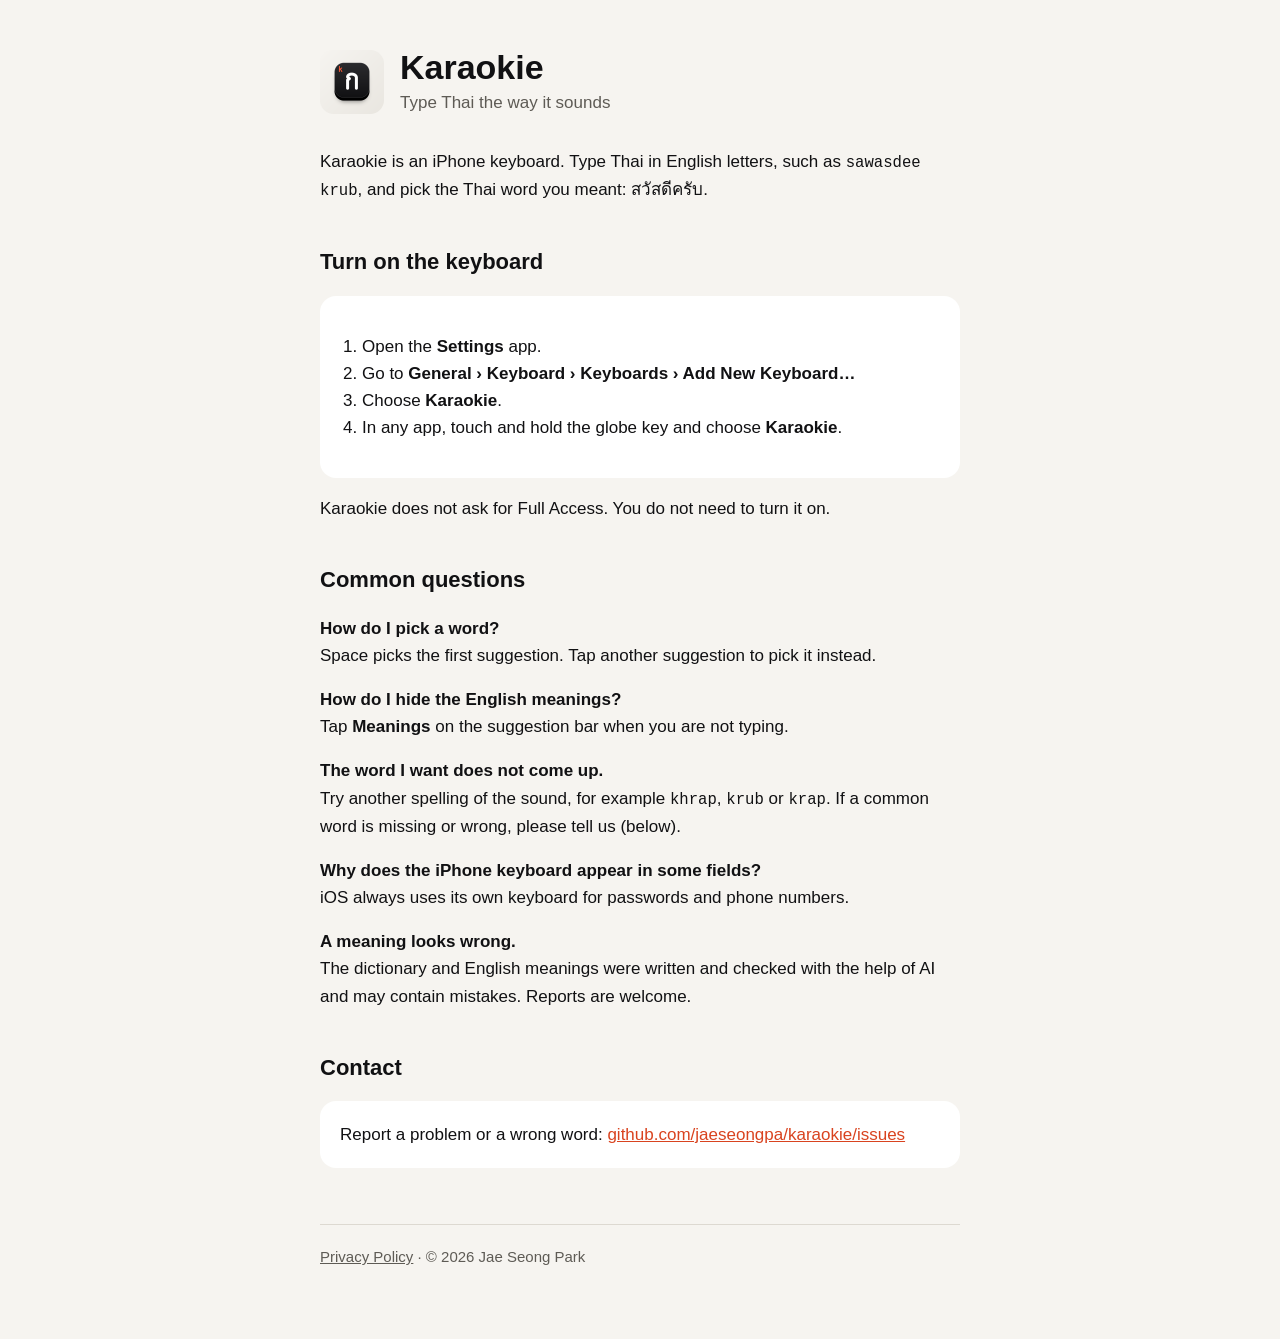
==== index.html @ 146497c4 "Add support and privacy pages" ====
<!doctype html>
<html lang="en"><head><meta charset="utf-8"><meta name="viewport" content="width=device-width,initial-scale=1">
<title>Karaokie – Support</title><meta name="description" content="Help for Karaokie, the Thai keyboard that lets you type Thai the way it sounds.">
<link rel="icon" href="icon.png"><link rel="stylesheet" href="style.css"></head>
<body><main>
<header><img src="icon.png" alt=""><div><h1>Karaokie</h1><p class="sub">Type Thai the way it sounds</p></div></header>

<p>Karaokie is an iPhone keyboard. Type Thai in English letters, such as <code>sawasdee krub</code>, and pick the Thai word you meant: สวัสดีครับ.</p>

<h2>Turn on the keyboard</h2>
<div class="card"><ol>
<li>Open the <b>Settings</b> app.</li>
<li>Go to <b>General › Keyboard › Keyboards › Add New Keyboard…</b></li>
<li>Choose <b>Karaokie</b>.</li>
<li>In any app, touch and hold the globe key and choose <b>Karaokie</b>.</li>
</ol></div>
<p>Karaokie does not ask for Full Access. You do not need to turn it on.</p>

<h2>Common questions</h2>
<p><b>How do I pick a word?</b><br>Space picks the first suggestion. Tap another suggestion to pick it instead.</p>
<p><b>How do I hide the English meanings?</b><br>Tap <b>Meanings</b> on the suggestion bar when you are not typing.</p>
<p><b>The word I want does not come up.</b><br>Try another spelling of the sound, for example <code>khrap</code>, <code>krub</code> or <code>krap</code>. If a common word is missing or wrong, please tell us (below).</p>
<p><b>Why does the iPhone keyboard appear in some fields?</b><br>iOS always uses its own keyboard for passwords and phone numbers.</p>
<p><b>A meaning looks wrong.</b><br>The dictionary and English meanings were written and checked with the help of AI and may contain mistakes. Reports are welcome.</p>

<h2>Contact</h2>
<div class="card"><p style="margin:0">Report a problem or a wrong word: <a href="https://github.com/jaeseongpa/karaokie/issues">github.com/jaeseongpa/karaokie/issues</a></p></div>

<footer><a href="privacy.html">Privacy Policy</a> · © 2026 Jae Seong Park</footer>
</main></body></html>
---- style.css ----
:root{--bg:#F6F4F0;--card:#FFFFFF;--ink:#111113;--muted:#5E5B55;--line:#DDD9D1;--brand:#D9431F}
@media (prefers-color-scheme:dark){:root{--bg:#111113;--card:#1C1C1F;--ink:#F6F4F0;--muted:#A8A49C;--line:#2E2E32;--brand:#FF6A45}}
*{box-sizing:border-box}
body{margin:0;background:var(--bg);color:var(--ink);font:17px/1.6 -apple-system,BlinkMacSystemFont,"Segoe UI",Roboto,Helvetica,Arial,sans-serif}
main{max-width:680px;margin:0 auto;padding:48px 20px 72px}
header{display:flex;align-items:center;gap:16px;margin-bottom:32px}
header img{width:64px;height:64px;border-radius:14px}
h1{font-size:34px;line-height:1.15;margin:0}
h2{font-size:22px;margin:40px 0 8px}
p,li{color:var(--ink)}
.sub{color:var(--muted);margin:2px 0 0}
.card{background:var(--card);border-radius:16px;padding:20px;margin:16px 0}
a{color:var(--brand)}
ol,ul{padding-left:22px}
footer{margin-top:56px;padding-top:20px;border-top:1px solid var(--line);color:var(--muted);font-size:15px}
footer a{color:var(--muted)}
code{font-family:ui-monospace,SFMono-Regular,Menlo,monospace;font-size:.92em}
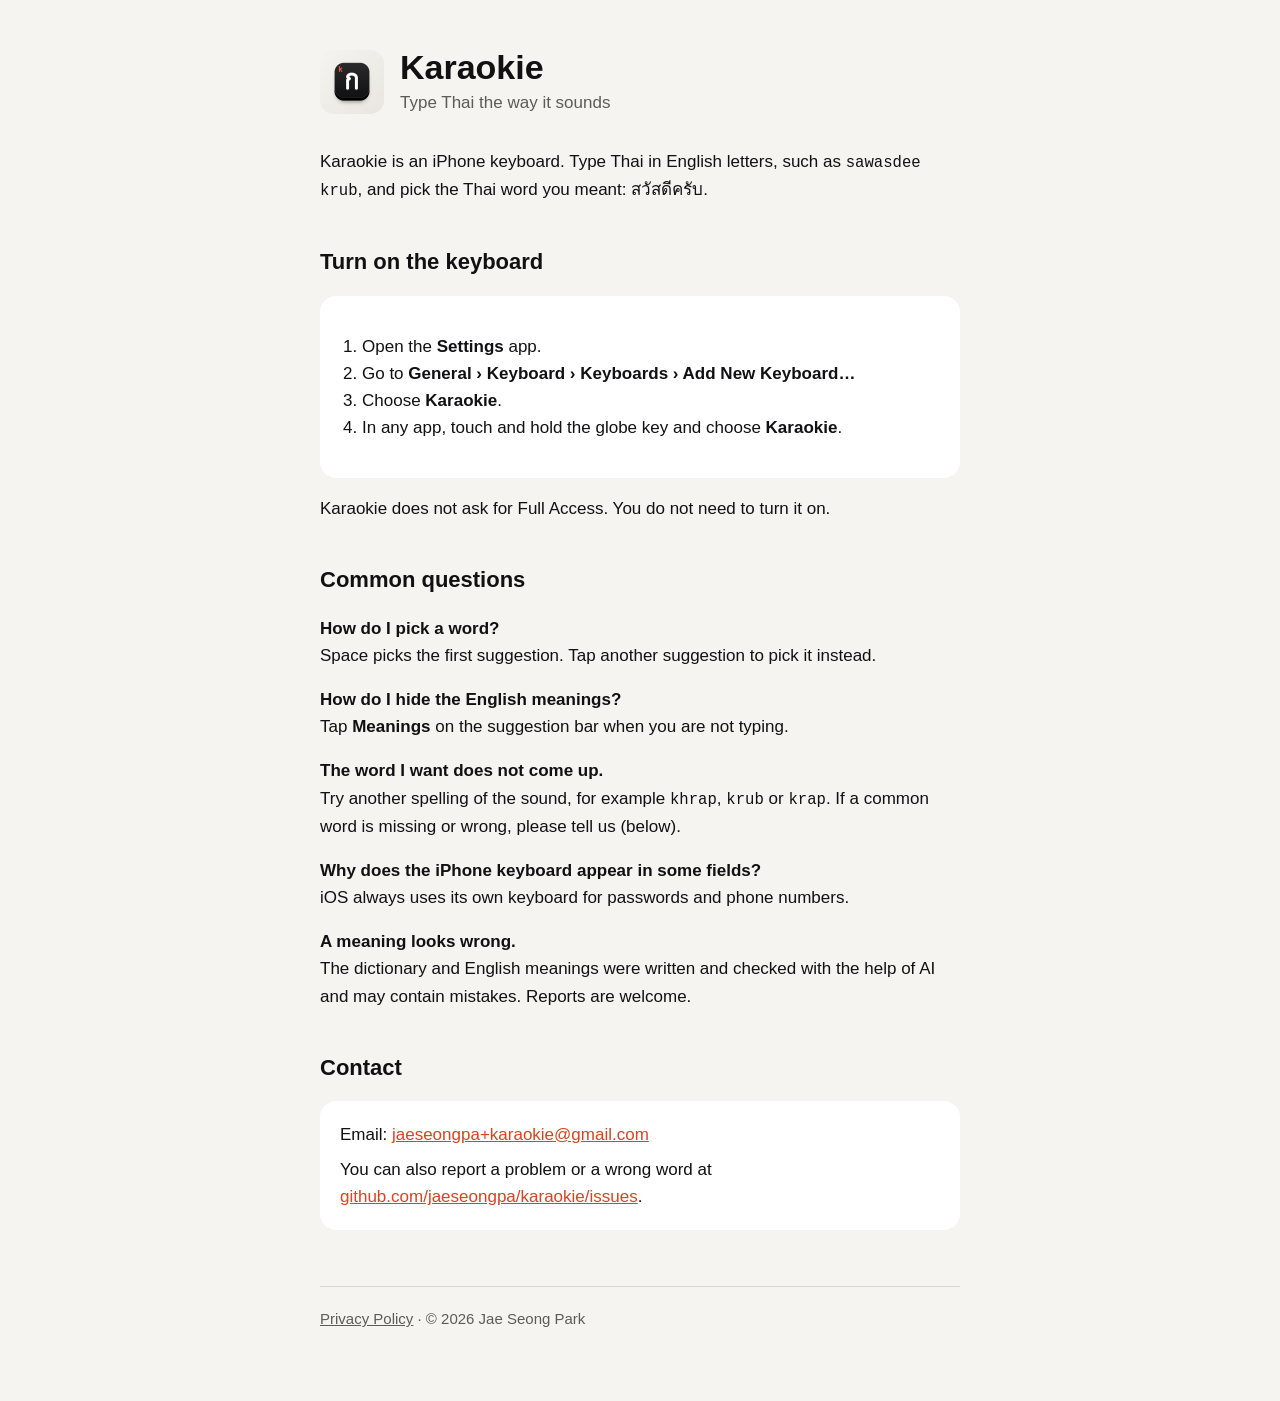
==== commit 354b7bf2: "Add contact email" ====
--- a/index.html
+++ b/index.html
@@ -24,7 +24,7 @@
 <p><b>A meaning looks wrong.</b><br>The dictionary and English meanings were written and checked with the help of AI and may contain mistakes. Reports are welcome.</p>
 
 <h2>Contact</h2>
-<div class="card"><p style="margin:0">Report a problem or a wrong word: <a href="https://github.com/jaeseongpa/karaokie/issues">github.com/jaeseongpa/karaokie/issues</a></p></div>
+<div class="card"><p style="margin:0">Email: <a href="mailto:jaeseongpa+karaokie@gmail.com">jaeseongpa+karaokie@gmail.com</a></p><p style="margin:8px 0 0">You can also report a problem or a wrong word at <a href="https://github.com/jaeseongpa/karaokie/issues">github.com/jaeseongpa/karaokie/issues</a>.</p></div>
 
 <footer><a href="privacy.html">Privacy Policy</a> · © 2026 Jae Seong Park</footer>
 </main></body></html>
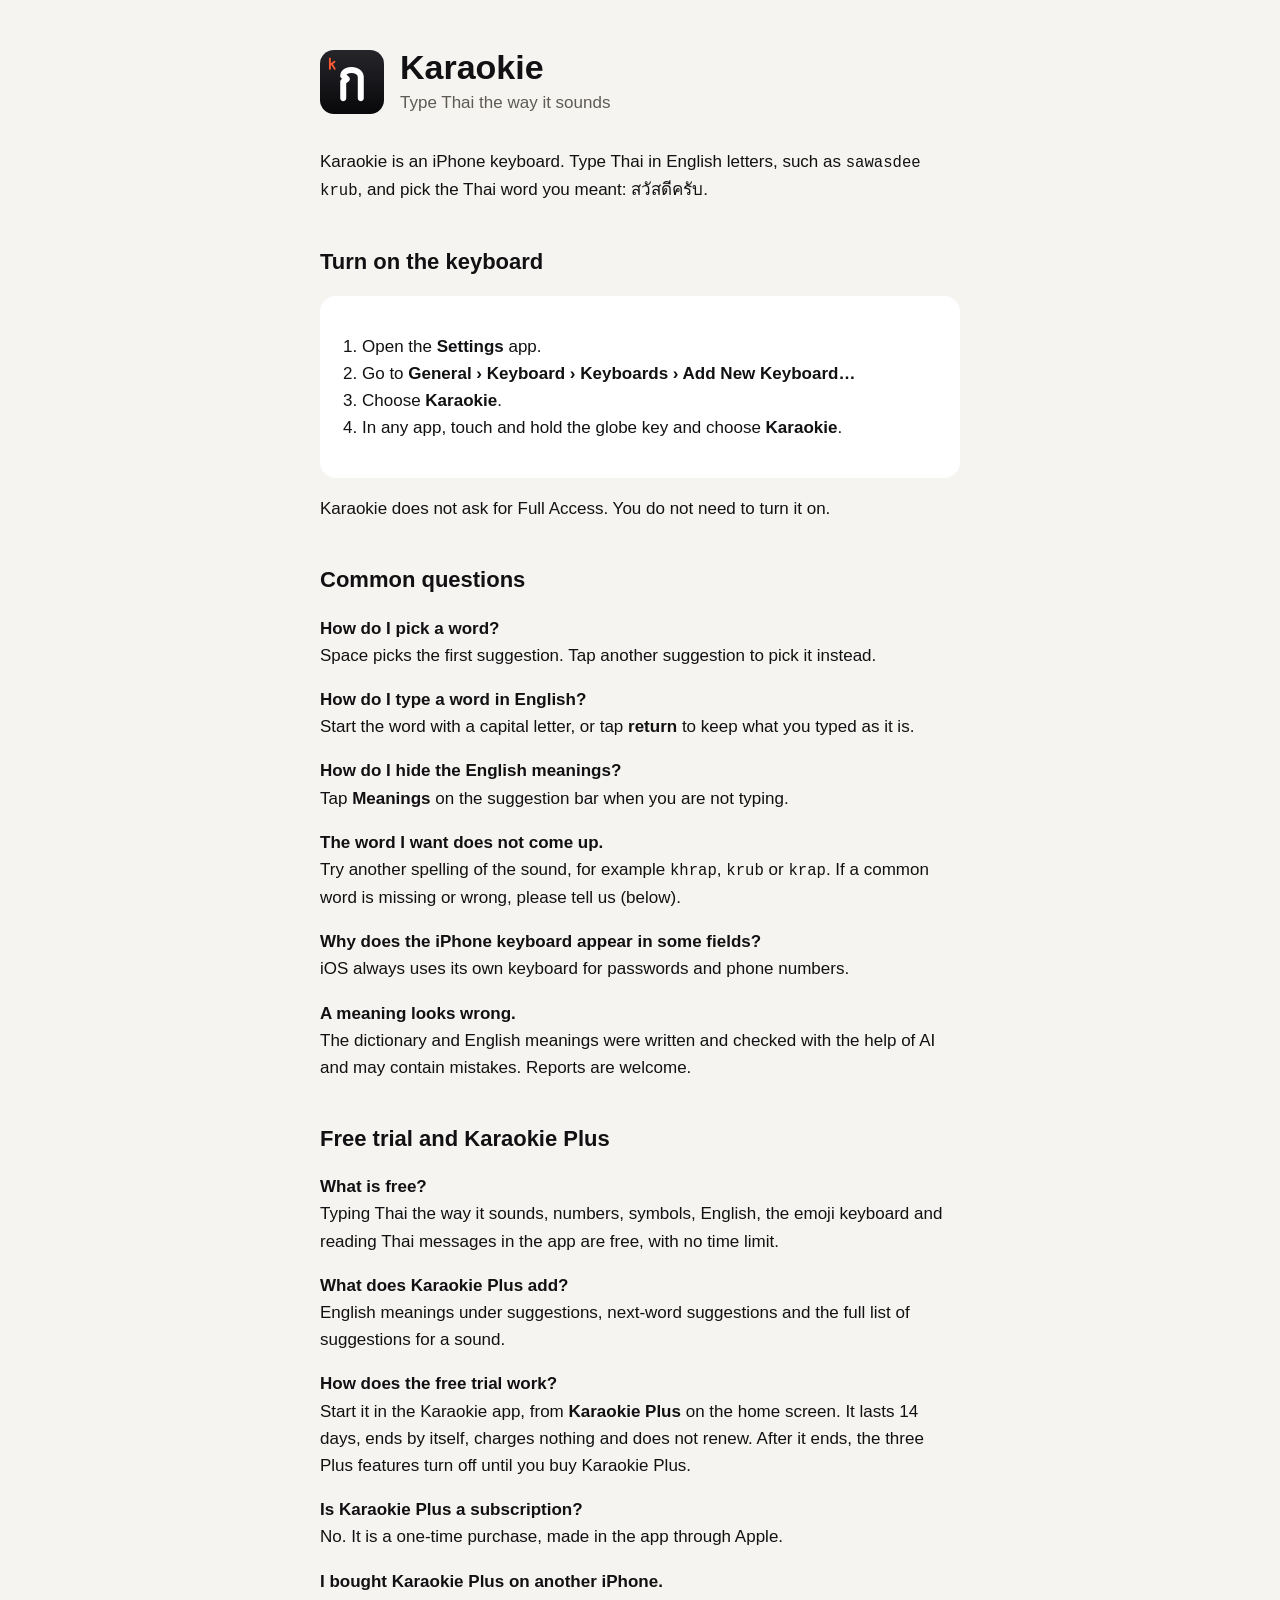
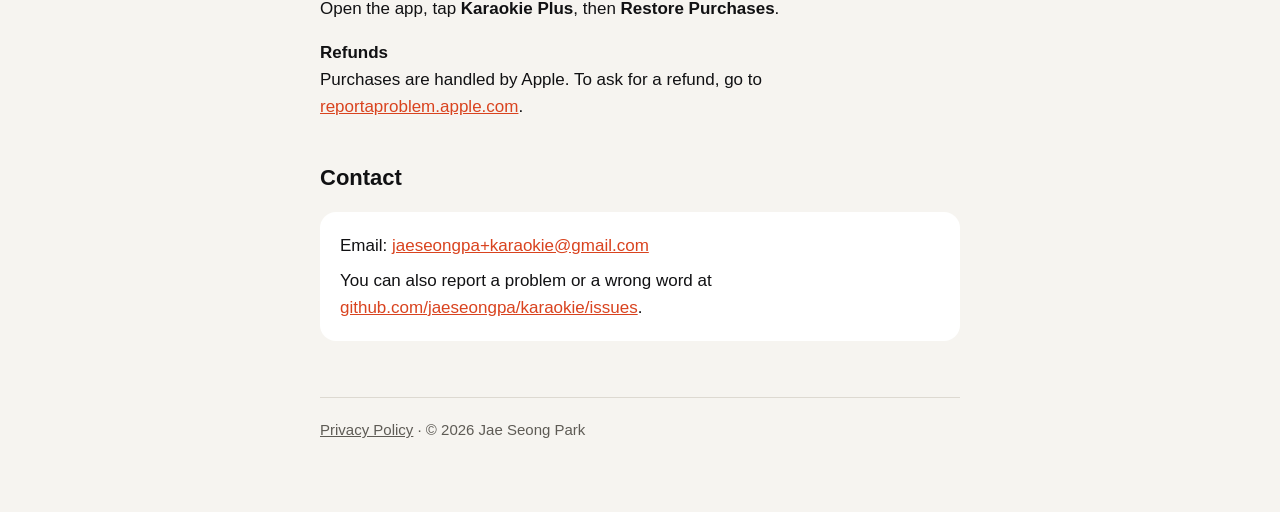
==== commit f169a739: "Describe the free trial and one-time purchase; update the icon Co-Authored-By: Claude Fable 5.2 <nor" ====
--- a/index.html
+++ b/index.html
@@ -18,10 +18,19 @@
 
 <h2>Common questions</h2>
 <p><b>How do I pick a word?</b><br>Space picks the first suggestion. Tap another suggestion to pick it instead.</p>
+<p><b>How do I type a word in English?</b><br>Start the word with a capital letter, or tap <b>return</b> to keep what you typed as it is.</p>
 <p><b>How do I hide the English meanings?</b><br>Tap <b>Meanings</b> on the suggestion bar when you are not typing.</p>
 <p><b>The word I want does not come up.</b><br>Try another spelling of the sound, for example <code>khrap</code>, <code>krub</code> or <code>krap</code>. If a common word is missing or wrong, please tell us (below).</p>
 <p><b>Why does the iPhone keyboard appear in some fields?</b><br>iOS always uses its own keyboard for passwords and phone numbers.</p>
 <p><b>A meaning looks wrong.</b><br>The dictionary and English meanings were written and checked with the help of AI and may contain mistakes. Reports are welcome.</p>
+
+<h2>Free trial and Karaokie Plus</h2>
+<p><b>What is free?</b><br>Typing Thai the way it sounds, numbers, symbols, English, the emoji keyboard and reading Thai messages in the app are free, with no time limit.</p>
+<p><b>What does Karaokie Plus add?</b><br>English meanings under suggestions, next-word suggestions and the full list of suggestions for a sound.</p>
+<p><b>How does the free trial work?</b><br>Start it in the Karaokie app, from <b>Karaokie Plus</b> on the home screen. It lasts 14 days, ends by itself, charges nothing and does not renew. After it ends, the three Plus features turn off until you buy Karaokie Plus.</p>
+<p><b>Is Karaokie Plus a subscription?</b><br>No. It is a one-time purchase, made in the app through Apple.</p>
+<p><b>I bought Karaokie Plus on another iPhone.</b><br>Open the app, tap <b>Karaokie Plus</b>, then <b>Restore Purchases</b>.</p>
+<p><b>Refunds</b><br>Purchases are handled by Apple. To ask for a refund, go to <a href="https://reportaproblem.apple.com">reportaproblem.apple.com</a>.</p>
 
 <h2>Contact</h2>
 <div class="card"><p style="margin:0">Email: <a href="mailto:jaeseongpa+karaokie@gmail.com">jaeseongpa+karaokie@gmail.com</a></p><p style="margin:8px 0 0">You can also report a problem or a wrong word at <a href="https://github.com/jaeseongpa/karaokie/issues">github.com/jaeseongpa/karaokie/issues</a>.</p></div>
